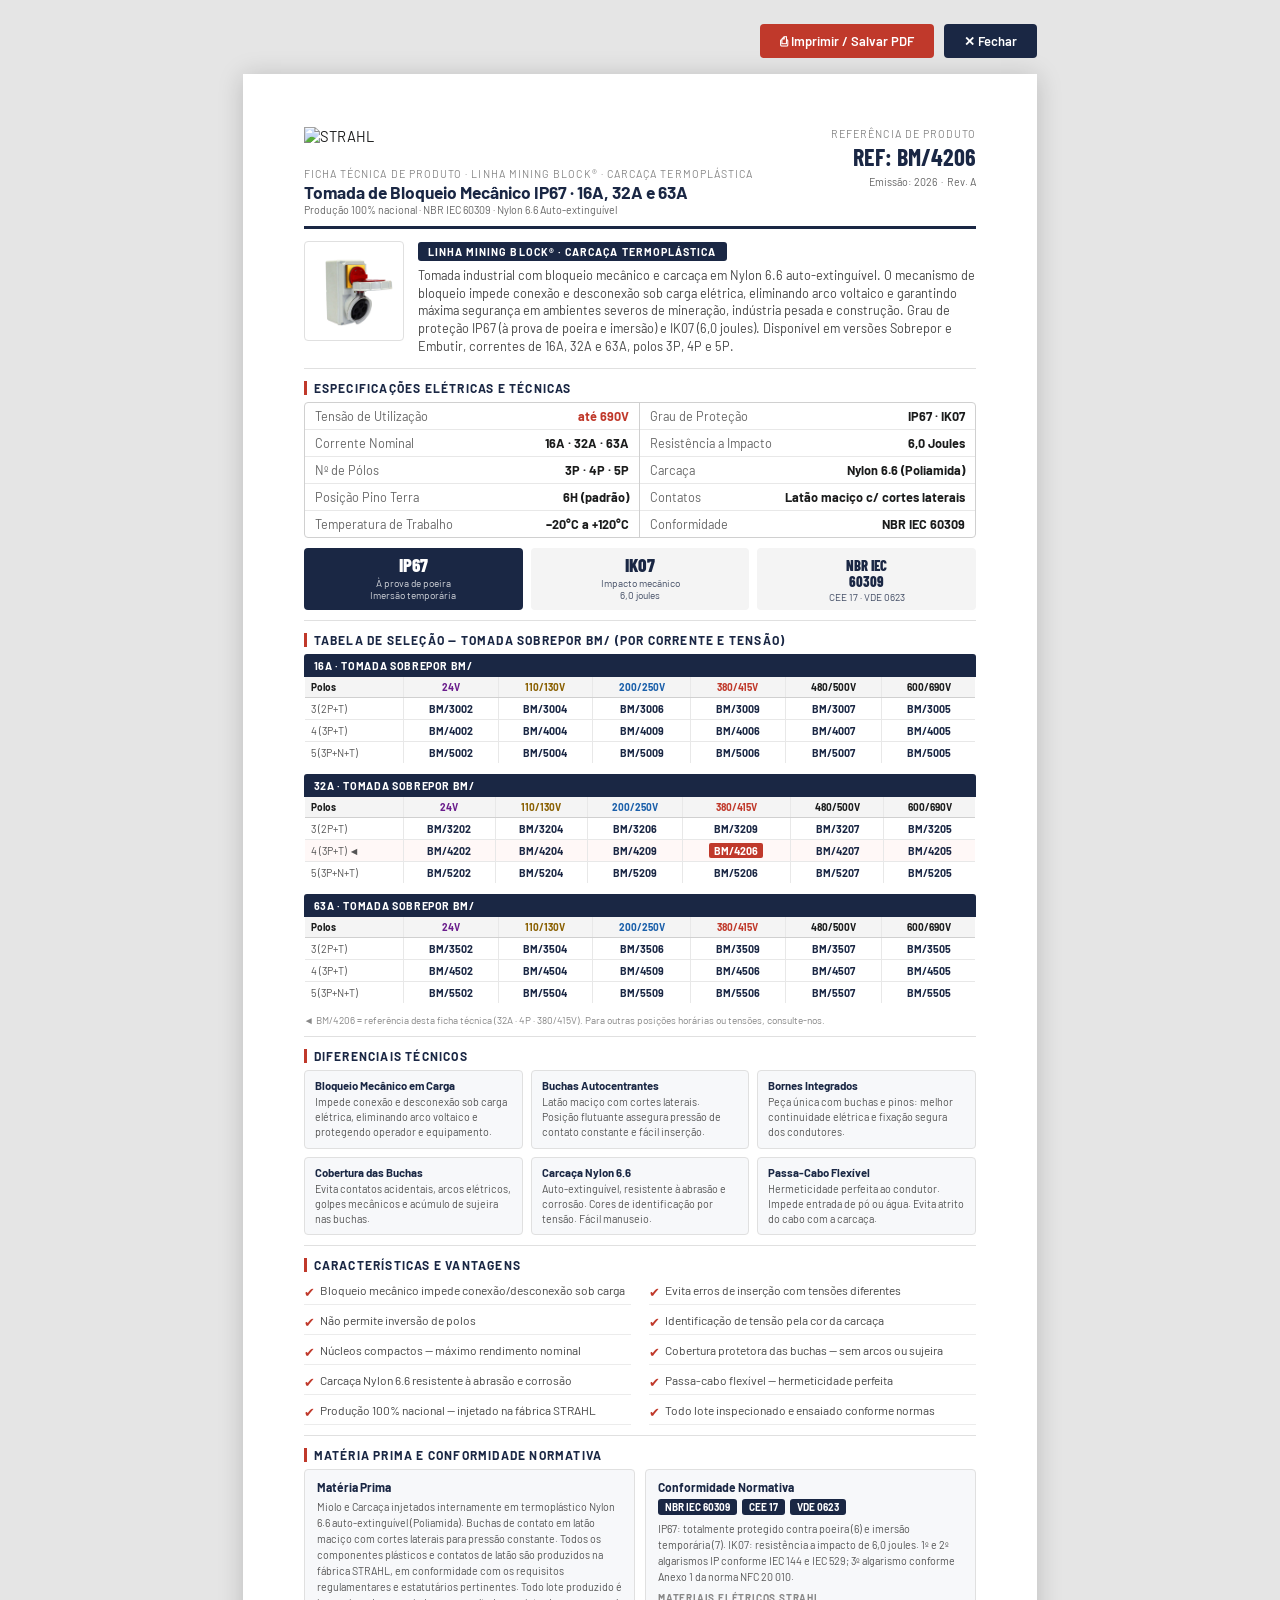
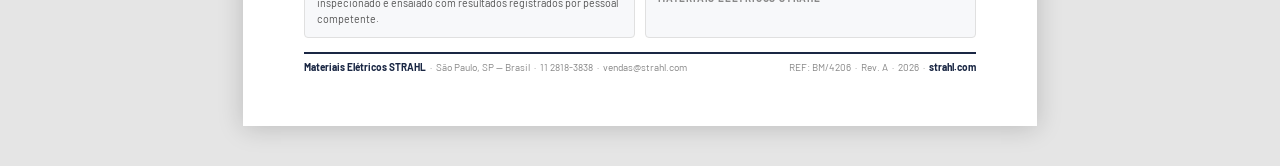
==== assets/datasheets/datasheet-bm4206-print.html @ 5a545fa6 "feat: datasheet BM/4206 — Tomada de Bloqueio Mecânico 16A, 32A e 63A - Cria page-datasheet-bm4206 no" ====
<!DOCTYPE html>
<html lang="pt-BR">
<head>
  <meta charset="UTF-8">
  <meta name="viewport" content="width=device-width, initial-scale=1.0">
  <title>Ficha Técnica — BM/4206 · STRAHL</title>
  <link rel="preconnect" href="https://fonts.googleapis.com">
  <link rel="preconnect" href="https://fonts.gstatic.com" crossorigin>
  <link href="https://fonts.googleapis.com/css2?family=Barlow:wght@400;500;600;700&family=Barlow+Condensed:wght@700;800&display=swap" rel="stylesheet">
  <style>
    *, *::before, *::after { box-sizing: border-box; margin: 0; padding: 0; }
    body { font-family: 'Barlow', sans-serif; font-size: 11pt; color: #1b1c1c; background: #fff; }

    @page { size: A4 portrait; margin: 14mm 16mm 14mm 16mm; }
    @media print {
      .no-print { display: none !important; }
      body { font-size: 9.5pt; }
      a { text-decoration: none; color: inherit; }
      .avoid-break { page-break-inside: avoid; }
    }
    @media screen {
      body { background: #e5e5e5; padding: 24px 0 40px; }
      .sheet { width: 210mm; min-height: 297mm; background: #fff; margin: 0 auto; padding: 14mm 16mm; box-shadow: 0 2px 24px rgba(0,0,0,.18); }
    }

    .print-bar { width: 210mm; margin: 0 auto 16px; display: flex; justify-content: flex-end; gap: 10px; }
    .btn-print { background: #c0392b; color: #fff; border: none; padding: 9px 20px; font-family: 'Barlow', sans-serif; font-size: 13px; font-weight: 600; border-radius: 4px; cursor: pointer; display: flex; align-items: center; gap: 6px; }
    .btn-print:hover { background: #a93226; }

    .ds-header { display: flex; justify-content: space-between; align-items: flex-start; border-bottom: 3px solid #1a2744; padding-bottom: 10px; margin-bottom: 10px; }
    .ds-header-tag { font-size: 8pt; text-transform: uppercase; letter-spacing: .1em; color: #888; margin-bottom: 2px; }
    .ds-header-ref { font-size: 18pt; font-weight: 700; color: #1a2744; font-family: 'Barlow Condensed', sans-serif; }
    .ds-header-title { font-size: 13pt; font-weight: 700; color: #1a2744; margin-top: 2px; }
    .ds-header-sub { font-size: 8pt; color: #666; margin-top: 1px; }
    .ds-header-right { text-align: right; }

    .intro-row { display: grid; grid-template-columns: 100px 1fr; gap: 14px; margin: 12px 0; align-items: start; }
    .intro-img { width: 100px; height: 100px; object-fit: contain; border: 1px solid #e0e0e0; border-radius: 4px; padding: 4px; }
    .linha-badge-print { display: inline-block; background: #1a2744; color: #fff; font-size: 8pt; font-weight: 700; text-transform: uppercase; letter-spacing: .1em; padding: 3px 10px; border-radius: 3px; margin-bottom: 6px; }
    .intro-desc { font-size: 9.5pt; color: #444; line-height: 1.4; }

    .section-title { font-size: 9pt; font-weight: 700; text-transform: uppercase; letter-spacing: .1em; color: #1a2744; border-left: 3px solid #c0392b; padding-left: 7px; margin: 12px 0 7px; }

    .specs-grid { display: grid; grid-template-columns: 1fr 1fr; gap: 0; border: 1px solid #d0d0d0; border-radius: 4px; overflow: hidden; margin-bottom: 10px; }
    .specs-col:first-child { border-right: 1px solid #d0d0d0; }
    .spec-row { display: flex; justify-content: space-between; align-items: center; padding: 5px 10px; border-bottom: 1px solid #e8e8e8; font-size: 9.5pt; }
    .specs-col:last-child .spec-row:last-child, .specs-col:first-child .spec-row:last-child { border-bottom: none; }
    .spec-label { color: #666; }
    .spec-val { font-weight: 700; color: #1b1c1c; }
    .spec-val.red { color: #c0392b; }

    .prot-row { display: flex; gap: 8px; margin-bottom: 10px; }
    .prot-badge { flex: 1; background: #1a2744; color: #fff; border-radius: 4px; padding: 7px 10px; text-align: center; }
    .prot-badge.light { background: #f4f4f4; color: #1a2744; }
    .pb-level { font-size: 14pt; font-weight: 800; font-family: 'Barlow Condensed', sans-serif; line-height: 1.1; }
    .pb-desc { font-size: 7.5pt; margin-top: 2px; opacity: .8; }

    .diff-grid { display: grid; grid-template-columns: 1fr 1fr 1fr; gap: 8px; margin-bottom: 10px; }
    .diff-item { background: #f7f8fa; border: 1px solid #e0e0e0; border-radius: 4px; padding: 8px 10px; }
    .diff-title { font-size: 8.5pt; font-weight: 700; color: #1a2744; margin-bottom: 3px; }
    .diff-desc { font-size: 8pt; color: #555; line-height: 1.4; }

    .features-grid { display: grid; grid-template-columns: 1fr 1fr; gap: 4px 18px; margin-bottom: 10px; }
    .feature-item { display: flex; align-items: flex-start; gap: 5px; font-size: 9pt; color: #444; padding: 4px 0; border-bottom: 1px solid #ececec; }
    .feature-check { color: #c0392b; font-size: 10pt; flex-shrink: 0; margin-top: 1px; }

    /* SKU tables */
    .sku-section { margin-bottom: 10px; }
    .sku-header { background: #1a2744; color: #fff; padding: 5px 10px; font-size: 8pt; font-weight: 700; text-transform: uppercase; letter-spacing: .06em; border-radius: 3px 3px 0 0; }
    table.sku-table { width: 100%; border-collapse: collapse; font-size: 8pt; border: 1px solid #d0d0d0; border-top: none; border-radius: 0 0 3px 3px; overflow: hidden; }
    table.sku-table thead tr { background: #f4f4f4; }
    table.sku-table thead th { padding: 4px 6px; text-align: center; font-size: 7.5pt; font-weight: 700; border-bottom: 1px solid #d0d0d0; border-right: 1px solid #e8e8e8; }
    table.sku-table thead th:first-child { text-align: left; }
    table.sku-table tbody td { padding: 4px 6px; text-align: center; border-bottom: 1px solid #e8e8e8; border-right: 1px solid #e8e8e8; }
    table.sku-table tbody td:first-child { text-align: left; color: #555; }
    table.sku-table tbody tr.highlight-row { background: #fff8f7; }
    .sku-ref { font-weight: 700; font-size: 8pt; color: #1a2744; }
    .sku-ref.featured { background: #c0392b; color: #fff; padding: 1px 5px; border-radius: 2px; }
    .th-violet { color: #6a1d8c; }
    .th-yellow { color: #8a6000; }
    .th-blue { color: #1a5faa; }
    .th-red { color: #c0392b; }

    .obs-grid { display: grid; grid-template-columns: 1fr 1fr; gap: 10px; margin-bottom: 10px; }
    .obs-box { background: #f7f8fa; border: 1px solid #e0e0e0; border-radius: 4px; padding: 10px 12px; }
    .obs-box h4 { font-size: 9pt; font-weight: 700; color: #1a2744; margin-bottom: 5px; }
    .obs-box p { font-size: 8pt; color: #555; line-height: 1.5; }
    .norm-badges { display: flex; gap: 5px; flex-wrap: wrap; margin-bottom: 6px; }
    .norm-badge { background: #1a2744; color: #fff; font-size: 7.5pt; font-weight: 700; padding: 2px 7px; border-radius: 3px; }

    .ds-footer { border-top: 2px solid #1a2744; padding-top: 7px; margin-top: 14px; display: flex; justify-content: space-between; align-items: center; font-size: 7.5pt; color: #888; }
    .ds-footer strong { color: #1a2744; }
    hr.divider { border: none; border-top: 1px solid #e0e0e0; margin: 10px 0; }
  </style>
</head>
<body>

  <div class="print-bar no-print">
    <button class="btn-print" onclick="window.print()">&#x2399; Imprimir / Salvar PDF</button>
    <button class="btn-print" style="background:#1a2744" onclick="window.close()">✕ Fechar</button>
  </div>

  <div class="sheet">

    <!-- CABEÇALHO -->
    <div class="ds-header avoid-break">
      <div>
        <img src="../images/logo_strahl.png" alt="STRAHL" style="height:38px;display:block;margin-bottom:2px">
        <div class="ds-header-tag">Ficha Técnica de Produto · Linha Mining Block® · Carcaça Termoplástica</div>
        <div class="ds-header-title">Tomada de Bloqueio Mecânico IP67 · 16A, 32A e 63A</div>
        <div class="ds-header-sub">Produção 100% nacional · NBR IEC 60309 · Nylon 6.6 Auto-extinguível</div>
      </div>
      <div class="ds-header-right">
        <div class="ds-header-tag">Referência de Produto</div>
        <div class="ds-header-ref">REF: BM/4206</div>
        <div class="ds-header-sub" style="margin-top:4px">Emissão: 2026 &nbsp;·&nbsp; Rev. A</div>
      </div>
    </div>

    <!-- INTRO -->
    <div class="intro-row avoid-break">
      <img class="intro-img" src="../images/mining/BM-4206.jpg" alt="Tomada BM/4206">
      <div>
        <div class="linha-badge-print">Linha Mining Block® · Carcaça Termoplástica</div>
        <p class="intro-desc">
          Tomada industrial com bloqueio mecânico e carcaça em Nylon 6.6 auto-extinguível. O mecanismo de bloqueio impede conexão e desconexão sob carga elétrica, eliminando arco voltaico e garantindo máxima segurança em ambientes severos de mineração, indústria pesada e construção. Grau de proteção IP67 (à prova de poeira e imersão) e IK07 (6,0 joules). Disponível em versões Sobrepor e Embutir, correntes de 16A, 32A e 63A, polos 3P, 4P e 5P.
        </p>
      </div>
    </div>

    <hr class="divider">

    <!-- ESPECIFICAÇÕES -->
    <div class="section-title">Especificações Elétricas e Técnicas</div>
    <div class="specs-grid avoid-break">
      <div class="specs-col">
        <div class="spec-row"><span class="spec-label">Tensão de Utilização</span><span class="spec-val red">até 690V</span></div>
        <div class="spec-row"><span class="spec-label">Corrente Nominal</span><span class="spec-val">16A · 32A · 63A</span></div>
        <div class="spec-row"><span class="spec-label">Nº de Pólos</span><span class="spec-val">3P · 4P · 5P</span></div>
        <div class="spec-row"><span class="spec-label">Posição Pino Terra</span><span class="spec-val">6H (padrão)</span></div>
        <div class="spec-row"><span class="spec-label">Temperatura de Trabalho</span><span class="spec-val">−20°C a +120°C</span></div>
      </div>
      <div class="specs-col">
        <div class="spec-row"><span class="spec-label">Grau de Proteção</span><span class="spec-val">IP67 · IK07</span></div>
        <div class="spec-row"><span class="spec-label">Resistência a Impacto</span><span class="spec-val">6,0 Joules</span></div>
        <div class="spec-row"><span class="spec-label">Carcaça</span><span class="spec-val">Nylon 6.6 (Poliamida)</span></div>
        <div class="spec-row"><span class="spec-label">Contatos</span><span class="spec-val">Latão maciço c/ cortes laterais</span></div>
        <div class="spec-row"><span class="spec-label">Conformidade</span><span class="spec-val">NBR IEC 60309</span></div>
      </div>
    </div>

    <div class="prot-row avoid-break">
      <div class="prot-badge">
        <div class="pb-level">IP67</div>
        <div class="pb-desc">À prova de poeira<br>Imersão temporária</div>
      </div>
      <div class="prot-badge light">
        <div class="pb-level">IK07</div>
        <div class="pb-desc">Impacto mecânico<br>6,0 joules</div>
      </div>
      <div class="prot-badge light">
        <div class="pb-level" style="font-size:11pt;padding-top:2px">NBR IEC<br>60309</div>
        <div class="pb-desc">CEE 17 · VDE 0623</div>
      </div>
    </div>

    <hr class="divider">

    <!-- TABELA DE SKUs -->
    <div class="section-title">Tabela de Seleção — Tomada Sobrepor BM/ (por corrente e tensão)</div>

    <div class="sku-section avoid-break">
      <div class="sku-header">16A · Tomada Sobrepor BM/</div>
      <table class="sku-table">
        <thead>
          <tr>
            <th>Polos</th>
            <th class="th-violet">24V</th>
            <th class="th-yellow">110/130V</th>
            <th class="th-blue">200/250V</th>
            <th class="th-red">380/415V</th>
            <th>480/500V</th>
            <th>600/690V</th>
          </tr>
        </thead>
        <tbody>
          <tr><td>3 (2P+T)</td><td><span class="sku-ref">BM/3002</span></td><td><span class="sku-ref">BM/3004</span></td><td><span class="sku-ref">BM/3006</span></td><td><span class="sku-ref">BM/3009</span></td><td><span class="sku-ref">BM/3007</span></td><td><span class="sku-ref">BM/3005</span></td></tr>
          <tr><td>4 (3P+T)</td><td><span class="sku-ref">BM/4002</span></td><td><span class="sku-ref">BM/4004</span></td><td><span class="sku-ref">BM/4009</span></td><td><span class="sku-ref">BM/4006</span></td><td><span class="sku-ref">BM/4007</span></td><td><span class="sku-ref">BM/4005</span></td></tr>
          <tr><td>5 (3P+N+T)</td><td><span class="sku-ref">BM/5002</span></td><td><span class="sku-ref">BM/5004</span></td><td><span class="sku-ref">BM/5009</span></td><td><span class="sku-ref">BM/5006</span></td><td><span class="sku-ref">BM/5007</span></td><td><span class="sku-ref">BM/5005</span></td></tr>
        </tbody>
      </table>
    </div>

    <div class="sku-section avoid-break" style="margin-top:8px">
      <div class="sku-header">32A · Tomada Sobrepor BM/</div>
      <table class="sku-table">
        <thead>
          <tr>
            <th>Polos</th>
            <th class="th-violet">24V</th>
            <th class="th-yellow">110/130V</th>
            <th class="th-blue">200/250V</th>
            <th class="th-red">380/415V</th>
            <th>480/500V</th>
            <th>600/690V</th>
          </tr>
        </thead>
        <tbody>
          <tr><td>3 (2P+T)</td><td><span class="sku-ref">BM/3202</span></td><td><span class="sku-ref">BM/3204</span></td><td><span class="sku-ref">BM/3206</span></td><td><span class="sku-ref">BM/3209</span></td><td><span class="sku-ref">BM/3207</span></td><td><span class="sku-ref">BM/3205</span></td></tr>
          <tr class="highlight-row"><td>4 (3P+T) ◄</td><td><span class="sku-ref">BM/4202</span></td><td><span class="sku-ref">BM/4204</span></td><td><span class="sku-ref">BM/4209</span></td><td><span class="sku-ref featured">BM/4206</span></td><td><span class="sku-ref">BM/4207</span></td><td><span class="sku-ref">BM/4205</span></td></tr>
          <tr><td>5 (3P+N+T)</td><td><span class="sku-ref">BM/5202</span></td><td><span class="sku-ref">BM/5204</span></td><td><span class="sku-ref">BM/5209</span></td><td><span class="sku-ref">BM/5206</span></td><td><span class="sku-ref">BM/5207</span></td><td><span class="sku-ref">BM/5205</span></td></tr>
        </tbody>
      </table>
    </div>

    <div class="sku-section avoid-break" style="margin-top:8px">
      <div class="sku-header">63A · Tomada Sobrepor BM/</div>
      <table class="sku-table">
        <thead>
          <tr>
            <th>Polos</th>
            <th class="th-violet">24V</th>
            <th class="th-yellow">110/130V</th>
            <th class="th-blue">200/250V</th>
            <th class="th-red">380/415V</th>
            <th>480/500V</th>
            <th>600/690V</th>
          </tr>
        </thead>
        <tbody>
          <tr><td>3 (2P+T)</td><td><span class="sku-ref">BM/3502</span></td><td><span class="sku-ref">BM/3504</span></td><td><span class="sku-ref">BM/3506</span></td><td><span class="sku-ref">BM/3509</span></td><td><span class="sku-ref">BM/3507</span></td><td><span class="sku-ref">BM/3505</span></td></tr>
          <tr><td>4 (3P+T)</td><td><span class="sku-ref">BM/4502</span></td><td><span class="sku-ref">BM/4504</span></td><td><span class="sku-ref">BM/4509</span></td><td><span class="sku-ref">BM/4506</span></td><td><span class="sku-ref">BM/4507</span></td><td><span class="sku-ref">BM/4505</span></td></tr>
          <tr><td>5 (3P+N+T)</td><td><span class="sku-ref">BM/5502</span></td><td><span class="sku-ref">BM/5504</span></td><td><span class="sku-ref">BM/5509</span></td><td><span class="sku-ref">BM/5506</span></td><td><span class="sku-ref">BM/5507</span></td><td><span class="sku-ref">BM/5505</span></td></tr>
        </tbody>
      </table>
    </div>
    <p style="font-size:7.5pt;color:#888;margin:6px 0 10px">◄ BM/4206 = referência desta ficha técnica (32A · 4P · 380/415V). Para outras posições horárias ou tensões, consulte-nos.</p>

    <hr class="divider">

    <!-- DIFERENCIAIS -->
    <div class="section-title">Diferenciais Técnicos</div>
    <div class="diff-grid avoid-break">
      <div class="diff-item">
        <div class="diff-title">Bloqueio Mecânico em Carga</div>
        <p class="diff-desc">Impede conexão e desconexão sob carga elétrica, eliminando arco voltaico e protegendo operador e equipamento.</p>
      </div>
      <div class="diff-item">
        <div class="diff-title">Buchas Autocentrantes</div>
        <p class="diff-desc">Latão maciço com cortes laterais. Posição flutuante assegura pressão de contato constante e fácil inserção.</p>
      </div>
      <div class="diff-item">
        <div class="diff-title">Bornes Integrados</div>
        <p class="diff-desc">Peça única com buchas e pinos: melhor continuidade elétrica e fixação segura dos condutores.</p>
      </div>
      <div class="diff-item">
        <div class="diff-title">Cobertura das Buchas</div>
        <p class="diff-desc">Evita contatos acidentais, arcos elétricos, golpes mecânicos e acúmulo de sujeira nas buchas.</p>
      </div>
      <div class="diff-item">
        <div class="diff-title">Carcaça Nylon 6.6</div>
        <p class="diff-desc">Auto-extinguível, resistente à abrasão e corrosão. Cores de identificação por tensão. Fácil manuseio.</p>
      </div>
      <div class="diff-item">
        <div class="diff-title">Passa-Cabo Flexível</div>
        <p class="diff-desc">Hermeticidade perfeita ao condutor. Impede entrada de pó ou água. Evita atrito do cabo com a carcaça.</p>
      </div>
    </div>

    <hr class="divider">

    <!-- CARACTERÍSTICAS -->
    <div class="section-title">Características e Vantagens</div>
    <div class="features-grid avoid-break">
      <div class="feature-item"><span class="feature-check">✔</span> Bloqueio mecânico impede conexão/desconexão sob carga</div>
      <div class="feature-item"><span class="feature-check">✔</span> Evita erros de inserção com tensões diferentes</div>
      <div class="feature-item"><span class="feature-check">✔</span> Não permite inversão de polos</div>
      <div class="feature-item"><span class="feature-check">✔</span> Identificação de tensão pela cor da carcaça</div>
      <div class="feature-item"><span class="feature-check">✔</span> Núcleos compactos — máximo rendimento nominal</div>
      <div class="feature-item"><span class="feature-check">✔</span> Cobertura protetora das buchas — sem arcos ou sujeira</div>
      <div class="feature-item"><span class="feature-check">✔</span> Carcaça Nylon 6.6 resistente à abrasão e corrosão</div>
      <div class="feature-item"><span class="feature-check">✔</span> Passa-cabo flexível — hermeticidade perfeita</div>
      <div class="feature-item"><span class="feature-check">✔</span> Produção 100% nacional — injetado na fábrica STRAHL</div>
      <div class="feature-item"><span class="feature-check">✔</span> Todo lote inspecionado e ensaiado conforme normas</div>
    </div>

    <hr class="divider">

    <!-- CONFORMIDADE -->
    <div class="section-title">Matéria Prima e Conformidade Normativa</div>
    <div class="obs-grid avoid-break">
      <div class="obs-box">
        <h4>Matéria Prima</h4>
        <p>Miolo e Carcaça injetados internamente em termoplástico Nylon 6.6 auto-extinguível (Poliamida). Buchas de contato em latão maciço com cortes laterais para pressão constante. Todos os componentes plásticos e contatos de latão são produzidos na fábrica STRAHL, em conformidade com os requisitos regulamentares e estatutários pertinentes. Todo lote produzido é inspecionado e ensaiado com resultados registrados por pessoal competente.</p>
      </div>
      <div class="obs-box">
        <h4>Conformidade Normativa</h4>
        <div class="norm-badges">
          <span class="norm-badge">NBR IEC 60309</span>
          <span class="norm-badge">CEE 17</span>
          <span class="norm-badge">VDE 0623</span>
        </div>
        <p>IP67: totalmente protegido contra poeira (6) e imersão temporária (7). IK07: resistência a impacto de 6,0 joules. 1º e 2º algarismos IP conforme IEC 144 e IEC 529; 3º algarismo conforme Anexo 1 da norma NFC 20 010.</p>
        <p style="margin-top:6px;font-size:7.5pt;font-weight:700;text-transform:uppercase;letter-spacing:.08em;color:#888">Materiais Elétricos STRAHL</p>
      </div>
    </div>

    <!-- RODAPÉ -->
    <div class="ds-footer">
      <div>
        <strong>Materiais Elétricos STRAHL</strong> &nbsp;·&nbsp;
        São Paulo, SP — Brasil &nbsp;·&nbsp;
        11 2818-3838 &nbsp;·&nbsp; vendas@strahl.com
      </div>
      <div>
        REF: BM/4206 &nbsp;·&nbsp; Rev. A &nbsp;·&nbsp; 2026 &nbsp;·&nbsp;
        <strong>strahl.com</strong>
      </div>
    </div>

  </div><!-- /sheet -->
</body>
</html>
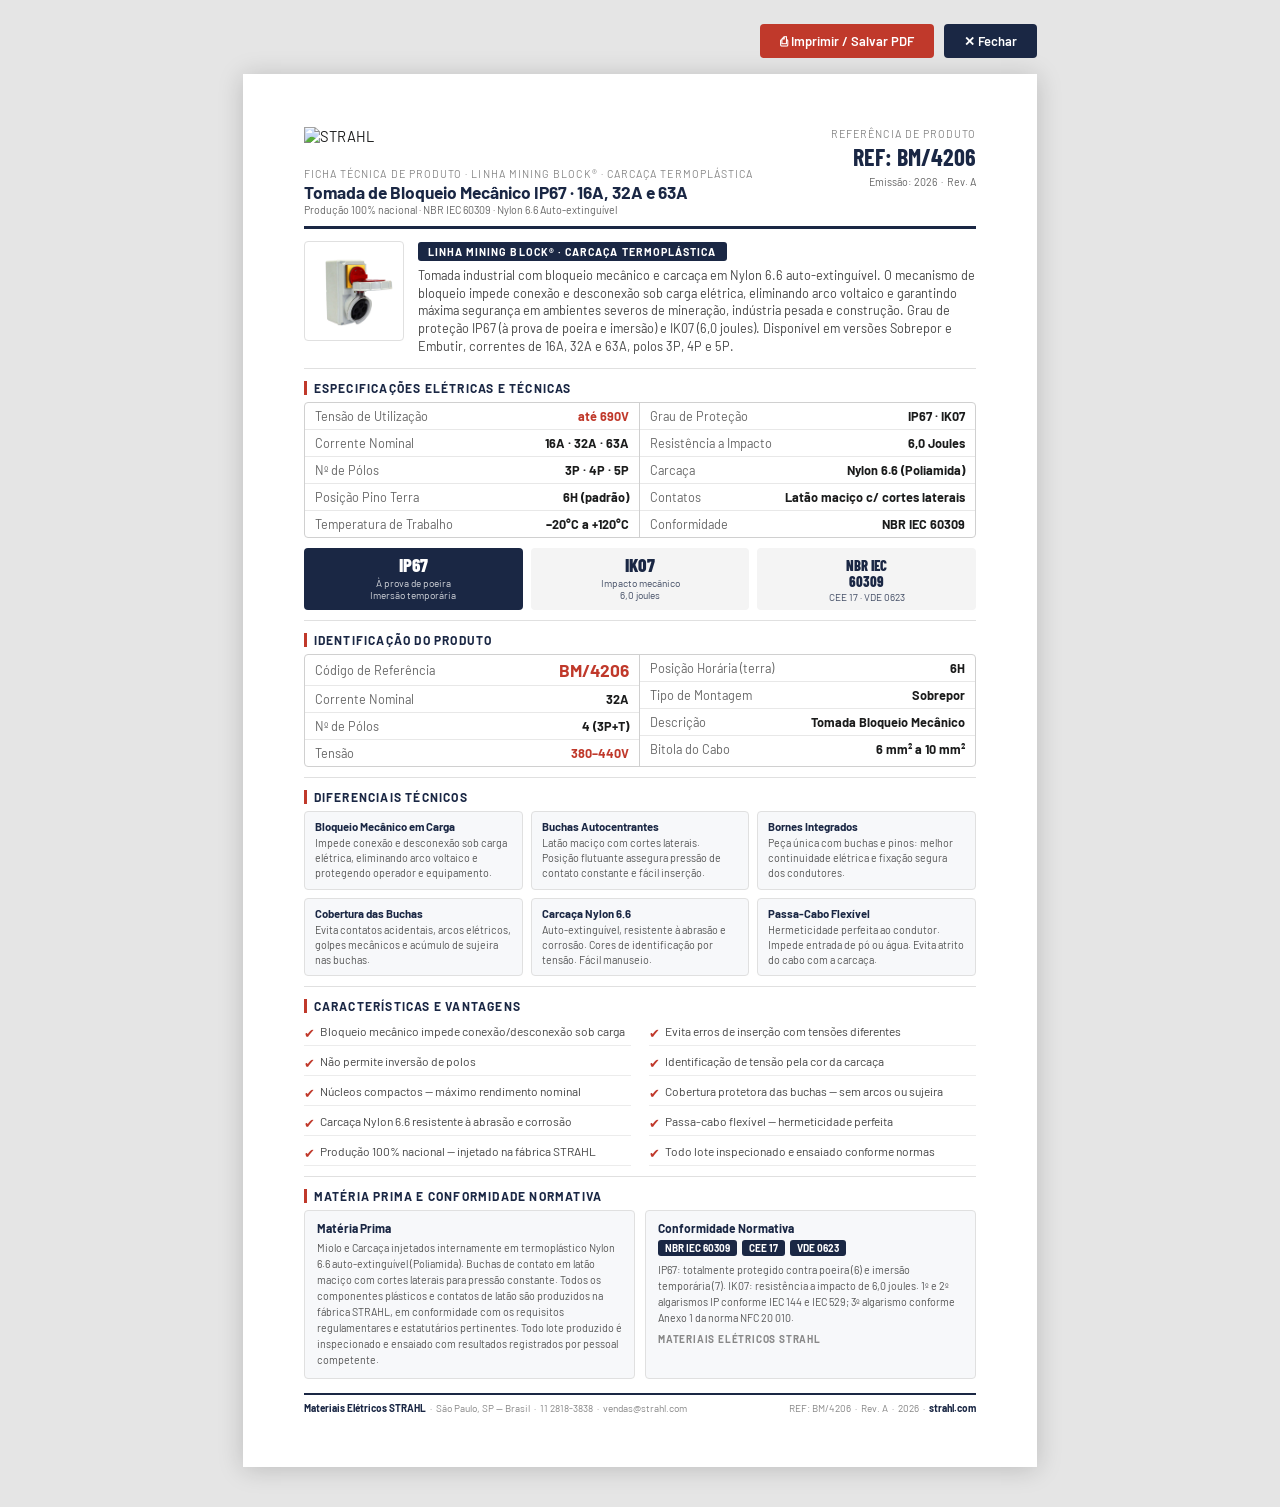
==== commit 59bbf4df: "fix: datasheet BM/4206 exibe apenas dados do produto específico Remove tabelas 16A/32A/63A do datash" ====
--- a/assets/datasheets/datasheet-bm4206-print.html
+++ b/assets/datasheets/datasheet-bm4206-print.html
@@ -166,75 +166,22 @@
 
     <hr class="divider">
 
-    <!-- TABELA DE SKUs -->
-    <div class="section-title">Tabela de Seleção — Tomada Sobrepor BM/ (por corrente e tensão)</div>
-
-    <div class="sku-section avoid-break">
-      <div class="sku-header">16A · Tomada Sobrepor BM/</div>
-      <table class="sku-table">
-        <thead>
-          <tr>
-            <th>Polos</th>
-            <th class="th-violet">24V</th>
-            <th class="th-yellow">110/130V</th>
-            <th class="th-blue">200/250V</th>
-            <th class="th-red">380/415V</th>
-            <th>480/500V</th>
-            <th>600/690V</th>
-          </tr>
-        </thead>
-        <tbody>
-          <tr><td>3 (2P+T)</td><td><span class="sku-ref">BM/3002</span></td><td><span class="sku-ref">BM/3004</span></td><td><span class="sku-ref">BM/3006</span></td><td><span class="sku-ref">BM/3009</span></td><td><span class="sku-ref">BM/3007</span></td><td><span class="sku-ref">BM/3005</span></td></tr>
-          <tr><td>4 (3P+T)</td><td><span class="sku-ref">BM/4002</span></td><td><span class="sku-ref">BM/4004</span></td><td><span class="sku-ref">BM/4009</span></td><td><span class="sku-ref">BM/4006</span></td><td><span class="sku-ref">BM/4007</span></td><td><span class="sku-ref">BM/4005</span></td></tr>
-          <tr><td>5 (3P+N+T)</td><td><span class="sku-ref">BM/5002</span></td><td><span class="sku-ref">BM/5004</span></td><td><span class="sku-ref">BM/5009</span></td><td><span class="sku-ref">BM/5006</span></td><td><span class="sku-ref">BM/5007</span></td><td><span class="sku-ref">BM/5005</span></td></tr>
-        </tbody>
-      </table>
-    </div>
-
-    <div class="sku-section avoid-break" style="margin-top:8px">
-      <div class="sku-header">32A · Tomada Sobrepor BM/</div>
-      <table class="sku-table">
-        <thead>
-          <tr>
-            <th>Polos</th>
-            <th class="th-violet">24V</th>
-            <th class="th-yellow">110/130V</th>
-            <th class="th-blue">200/250V</th>
-            <th class="th-red">380/415V</th>
-            <th>480/500V</th>
-            <th>600/690V</th>
-          </tr>
-        </thead>
-        <tbody>
-          <tr><td>3 (2P+T)</td><td><span class="sku-ref">BM/3202</span></td><td><span class="sku-ref">BM/3204</span></td><td><span class="sku-ref">BM/3206</span></td><td><span class="sku-ref">BM/3209</span></td><td><span class="sku-ref">BM/3207</span></td><td><span class="sku-ref">BM/3205</span></td></tr>
-          <tr class="highlight-row"><td>4 (3P+T) ◄</td><td><span class="sku-ref">BM/4202</span></td><td><span class="sku-ref">BM/4204</span></td><td><span class="sku-ref">BM/4209</span></td><td><span class="sku-ref featured">BM/4206</span></td><td><span class="sku-ref">BM/4207</span></td><td><span class="sku-ref">BM/4205</span></td></tr>
-          <tr><td>5 (3P+N+T)</td><td><span class="sku-ref">BM/5202</span></td><td><span class="sku-ref">BM/5204</span></td><td><span class="sku-ref">BM/5209</span></td><td><span class="sku-ref">BM/5206</span></td><td><span class="sku-ref">BM/5207</span></td><td><span class="sku-ref">BM/5205</span></td></tr>
-        </tbody>
-      </table>
-    </div>
-
-    <div class="sku-section avoid-break" style="margin-top:8px">
-      <div class="sku-header">63A · Tomada Sobrepor BM/</div>
-      <table class="sku-table">
-        <thead>
-          <tr>
-            <th>Polos</th>
-            <th class="th-violet">24V</th>
-            <th class="th-yellow">110/130V</th>
-            <th class="th-blue">200/250V</th>
-            <th class="th-red">380/415V</th>
-            <th>480/500V</th>
-            <th>600/690V</th>
-          </tr>
-        </thead>
-        <tbody>
-          <tr><td>3 (2P+T)</td><td><span class="sku-ref">BM/3502</span></td><td><span class="sku-ref">BM/3504</span></td><td><span class="sku-ref">BM/3506</span></td><td><span class="sku-ref">BM/3509</span></td><td><span class="sku-ref">BM/3507</span></td><td><span class="sku-ref">BM/3505</span></td></tr>
-          <tr><td>4 (3P+T)</td><td><span class="sku-ref">BM/4502</span></td><td><span class="sku-ref">BM/4504</span></td><td><span class="sku-ref">BM/4509</span></td><td><span class="sku-ref">BM/4506</span></td><td><span class="sku-ref">BM/4507</span></td><td><span class="sku-ref">BM/4505</span></td></tr>
-          <tr><td>5 (3P+N+T)</td><td><span class="sku-ref">BM/5502</span></td><td><span class="sku-ref">BM/5504</span></td><td><span class="sku-ref">BM/5509</span></td><td><span class="sku-ref">BM/5506</span></td><td><span class="sku-ref">BM/5507</span></td><td><span class="sku-ref">BM/5505</span></td></tr>
-        </tbody>
-      </table>
-    </div>
-    <p style="font-size:7.5pt;color:#888;margin:6px 0 10px">◄ BM/4206 = referência desta ficha técnica (32A · 4P · 380/415V). Para outras posições horárias ou tensões, consulte-nos.</p>
+    <!-- IDENTIFICAÇÃO DO PRODUTO -->
+    <div class="section-title">Identificação do Produto</div>
+    <div class="specs-grid avoid-break">
+      <div class="specs-col">
+        <div class="spec-row"><span class="spec-label">Código de Referência</span><span class="spec-val red" style="font-size:13pt">BM/4206</span></div>
+        <div class="spec-row"><span class="spec-label">Corrente Nominal</span><span class="spec-val">32A</span></div>
+        <div class="spec-row"><span class="spec-label">Nº de Pólos</span><span class="spec-val">4 (3P+T)</span></div>
+        <div class="spec-row"><span class="spec-label">Tensão</span><span class="spec-val red">380–440V</span></div>
+      </div>
+      <div class="specs-col">
+        <div class="spec-row"><span class="spec-label">Posição Horária (terra)</span><span class="spec-val">6H</span></div>
+        <div class="spec-row"><span class="spec-label">Tipo de Montagem</span><span class="spec-val">Sobrepor</span></div>
+        <div class="spec-row"><span class="spec-label">Descrição</span><span class="spec-val">Tomada Bloqueio Mecânico</span></div>
+        <div class="spec-row"><span class="spec-label">Bitola do Cabo</span><span class="spec-val">6 mm² a 10 mm²</span></div>
+      </div>
+    </div>
 
     <hr class="divider">
 
